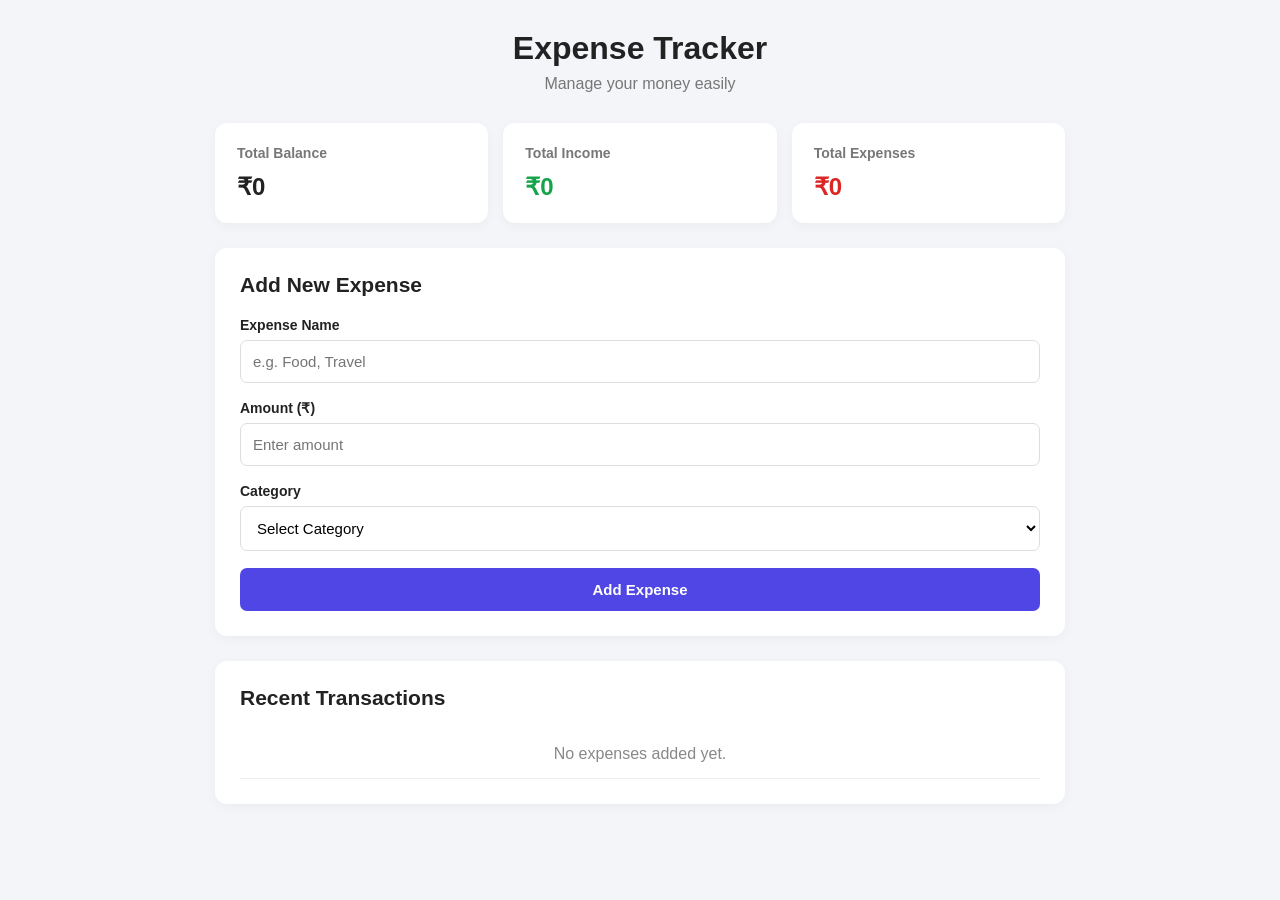
==== project/expanse Tracker/index.html @ ba6386b3 "updated javascript" ====
<!DOCTYPE html>
<html lang="en">
<head>
    <meta charset="UTF-8">
    <meta name="viewport" content="width=device-width, initial-scale=1.0">
    <title>Expense Tracker</title>
    <link rel="stylesheet" href="style.css">
</head>
<body>

    <div class="container">

        <header>
            <h1>Expense Tracker</h1>
            <p>Manage your money easily</p>
        </header>

        <!-- Summary Cards -->
        <div class="summary">

            <div class="card">
                <h3>Total Balance</h3>
                <h2 id="balance">₹0</h2>
            </div>

            <div class="card">
                <h3>Total Income</h3>
                <h2 class="income" id="income">₹0</h2>
            </div>

            <div class="card">
                <h3>Total Expenses</h3>
                <h2 class="expense" id="expense">₹0</h2>
            </div>

        </div>

        <!-- Add Expense Form -->
        <div class="form-section">
            <h2>Add New Expense</h2>

            <form id="expense-form">

                <label for="expense-name">Expense Name</label>
                <input
                    type="text"
                    id="expense-name"
                    placeholder="e.g. Food, Travel"
                    required
                >

                <label for="amount">Amount (₹)</label>
                <input
                    type="number"
                    id="amount"
                    placeholder="Enter amount"
                    min="0.01"
                    step="0.01"
                    required
                >

                <label for="category">Category</label>
                <select id="category" required>
                    <option value="">Select Category</option>
                    <option value="Food">Food</option>
                    <option value="Travel">Travel</option>
                    <option value="Shopping">Shopping</option>
                    <option value="Education">Education</option>
                    <option value="Other">Other</option>
                </select>

                <button type="submit">Add Expense</button>

            </form>
        </div>

        <!-- Expense List -->
        <div class="transactions">
            <h2>Recent Transactions</h2>

            <ul id="expense-list">
                <li class="empty">No expenses added yet.</li>
            </ul>
        </div>

    </div>

</body>
</html>
---- project/expanse Tracker/style.css ----
* {
    margin: 0;
    padding: 0;
    box-sizing: border-box;
}

body {
    font-family: Arial, sans-serif;
    background: #f3f5f9;
    color: #222;
    padding: 30px 15px;
}

.container {
    max-width: 850px;
    margin: auto;
}

header {
    text-align: center;
    margin-bottom: 30px;
}

header h1 {
    font-size: 32px;
    margin-bottom: 8px;
    color: #222;
}

header p {
    color: #777;
}

.summary {
    display: grid;
    grid-template-columns: repeat(3, 1fr);
    gap: 15px;
    margin-bottom: 25px;
}

.card {
    background: white;
    padding: 22px;
    border-radius: 12px;
    box-shadow: 0 3px 12px #0000000a;
}

.card h3 {
    color: #777;
    font-size: 14px;
    margin-bottom: 12px;
}

.card h2 {
    font-size: 24px;
}

.income {
    color: #16a34a;
}

.expense {
    color: #dc2626;
}

.form-section,
.transactions {
    background: white;
    padding: 25px;
    border-radius: 12px;
    margin-bottom: 25px;
    box-shadow: 0 3px 12px #0000000a;
}

.form-section h2,
.transactions h2 {
    font-size: 21px;
    margin-bottom: 20px;
}

form {
    display: flex;
    flex-direction: column;
}

label {
    font-size: 14px;
    font-weight: bold;
    margin-bottom: 7px;
}

input,
select {
    padding: 12px;
    border: 1px solid #ddd;
    border-radius: 7px;
    margin-bottom: 17px;
    font-size: 15px;
    width: 100%;
    background: white;
}

input:focus,
select:focus {
    outline: none;
    border-color: #4f46e5;
}

button {
    background: #4f46e5;
    color: white;
    border: none;
    padding: 13px;
    border-radius: 7px;
    font-size: 15px;
    font-weight: bold;
    cursor: pointer;
}

button:hover {
    background: #3730a3;
}

#expense-list {
    list-style: none;
}

#expense-list li {
    padding: 15px 0;
    border-bottom: 1px solid #eee;
}

.empty {
    color: #888;
    text-align: center;
}

@media (max-width: 600px) {
    .summary {
        grid-template-columns: 1fr;
    }

    header h1 {
        font-size: 26px;
    }

    .form-section,
    .transactions {
        padding: 18px;
    }
}
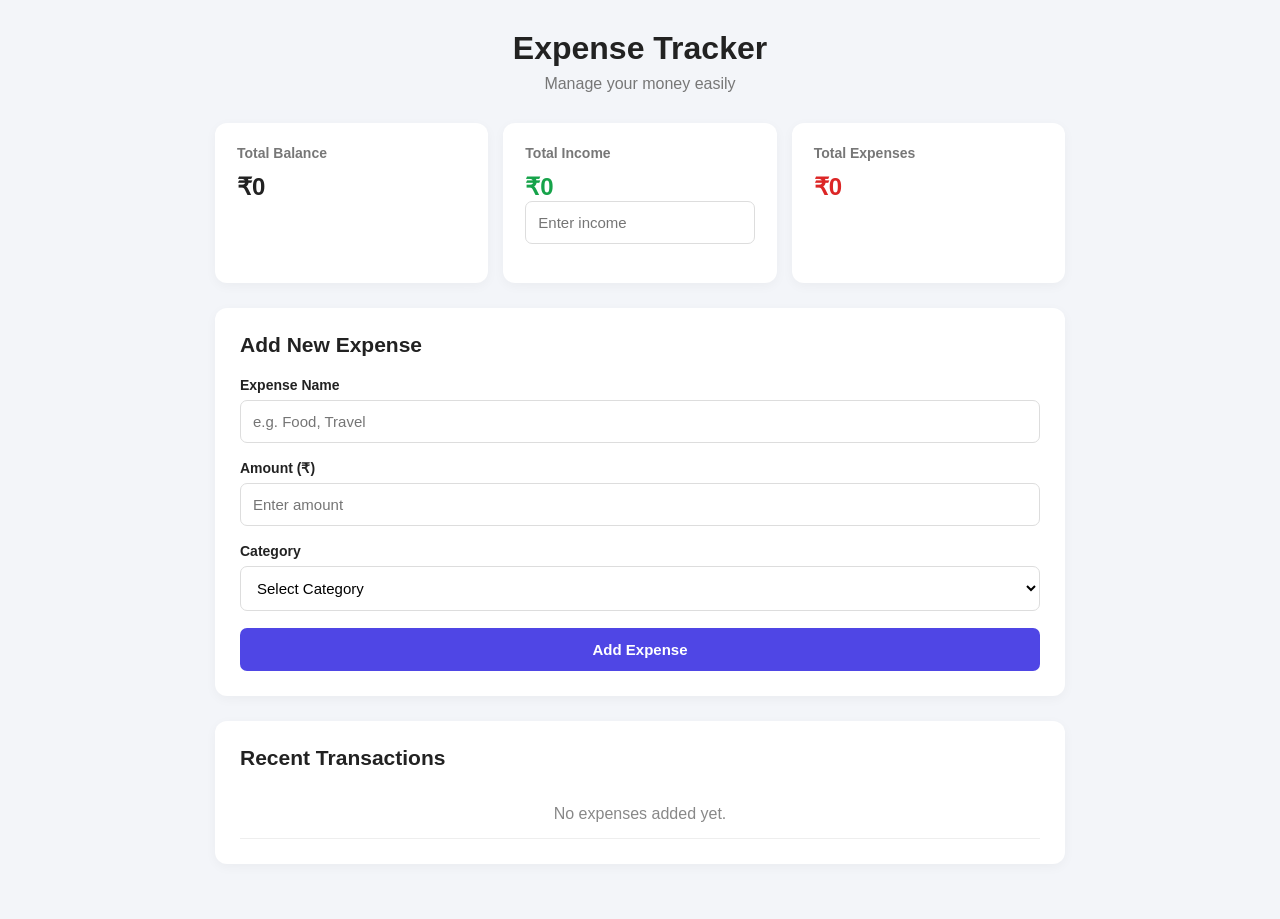
==== commit 43382fb6: "updated javascript" ====
--- a/project/expanse Tracker/index.html
+++ b/project/expanse Tracker/index.html
@@ -27,6 +27,14 @@
             <div class="card">
                 <h3>Total Income</h3>
                 <h2 class="income" id="income">₹0</h2>
+                <input
+                    type="number"
+                    id="income_input"
+                    placeholder="Enter income"
+                    min="0.01"
+                    step="0.01"
+                    required
+                >
             </div>
 
             <div class="card">
@@ -59,6 +67,7 @@
                     step="0.01"
                     required
                 >
+               
 
                 <label for="category">Category</label>
                 <select id="category" required>
@@ -87,4 +96,5 @@
     </div>
 
 </body>
+<script src="script.js"></script>
 </html>
